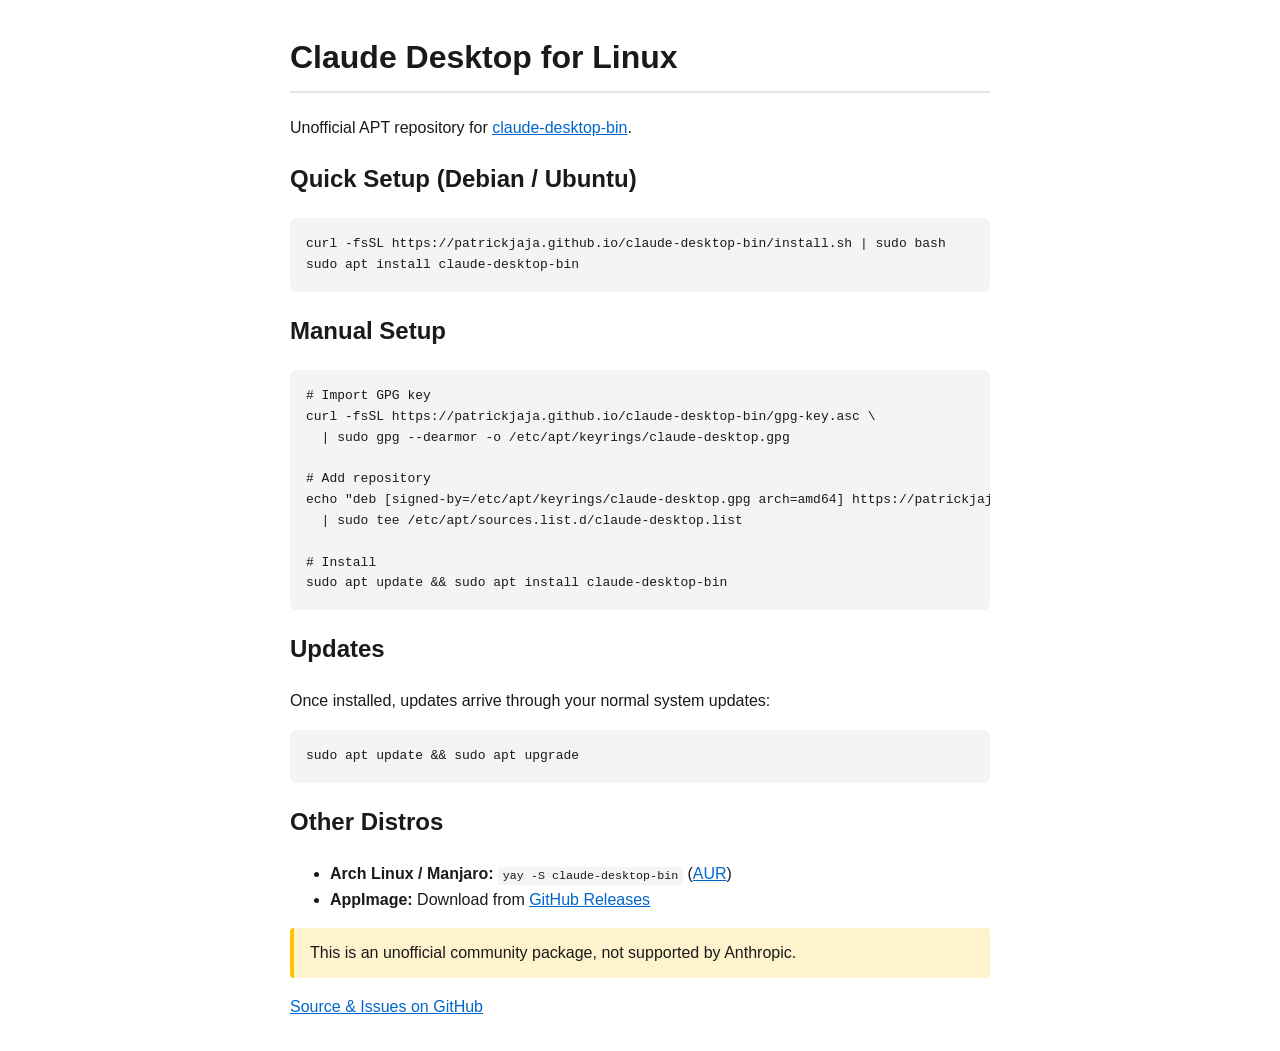
==== index.html @ aa6a5cda "Update APT repo: claude-desktop 1.1.3363" ====
<!DOCTYPE html>
<html lang="en">
<head>
  <meta charset="utf-8">
  <meta name="viewport" content="width=device-width, initial-scale=1">
  <title>Claude Desktop for Linux — APT Repository</title>
  <style>
    body { font-family: -apple-system, BlinkMacSystemFont, "Segoe UI", Roboto, sans-serif; max-width: 700px; margin: 2rem auto; padding: 0 1rem; color: #1a1a1a; line-height: 1.6; }
    h1 { border-bottom: 2px solid #e5e5e5; padding-bottom: 0.5rem; }
    pre { background: #f4f4f4; padding: 1rem; border-radius: 6px; overflow-x: auto; }
    code { background: #f4f4f4; padding: 0.15rem 0.3rem; border-radius: 3px; font-size: 0.9em; }
    a { color: #0066cc; }
    .note { background: #fff3cd; border-left: 4px solid #ffc107; padding: 0.75rem 1rem; border-radius: 4px; margin: 1rem 0; }
  </style>
</head>
<body>
  <h1>Claude Desktop for Linux</h1>
  <p>Unofficial APT repository for <a href="https://github.com/patrickjaja/claude-desktop-bin">claude-desktop-bin</a>.</p>

  <h2>Quick Setup (Debian / Ubuntu)</h2>
  <pre>curl -fsSL https://patrickjaja.github.io/claude-desktop-bin/install.sh | sudo bash
sudo apt install claude-desktop-bin</pre>

  <h2>Manual Setup</h2>
  <pre># Import GPG key
curl -fsSL https://patrickjaja.github.io/claude-desktop-bin/gpg-key.asc \
  | sudo gpg --dearmor -o /etc/apt/keyrings/claude-desktop.gpg

# Add repository
echo "deb [signed-by=/etc/apt/keyrings/claude-desktop.gpg arch=amd64] https://patrickjaja.github.io/claude-desktop-bin/deb/ ./" \
  | sudo tee /etc/apt/sources.list.d/claude-desktop.list

# Install
sudo apt update &amp;&amp; sudo apt install claude-desktop-bin</pre>

  <h2>Updates</h2>
  <p>Once installed, updates arrive through your normal system updates:</p>
  <pre>sudo apt update &amp;&amp; sudo apt upgrade</pre>

  <h2>Other Distros</h2>
  <ul>
    <li><strong>Arch Linux / Manjaro:</strong> <code>yay -S claude-desktop-bin</code> (<a href="https://aur.archlinux.org/packages/claude-desktop-bin">AUR</a>)</li>
    <li><strong>AppImage:</strong> Download from <a href="https://github.com/patrickjaja/claude-desktop-bin/releases/latest">GitHub Releases</a></li>
  </ul>

  <div class="note">
    This is an unofficial community package, not supported by Anthropic.
  </div>

  <p><a href="https://github.com/patrickjaja/claude-desktop-bin">Source &amp; Issues on GitHub</a></p>
</body>
</html>
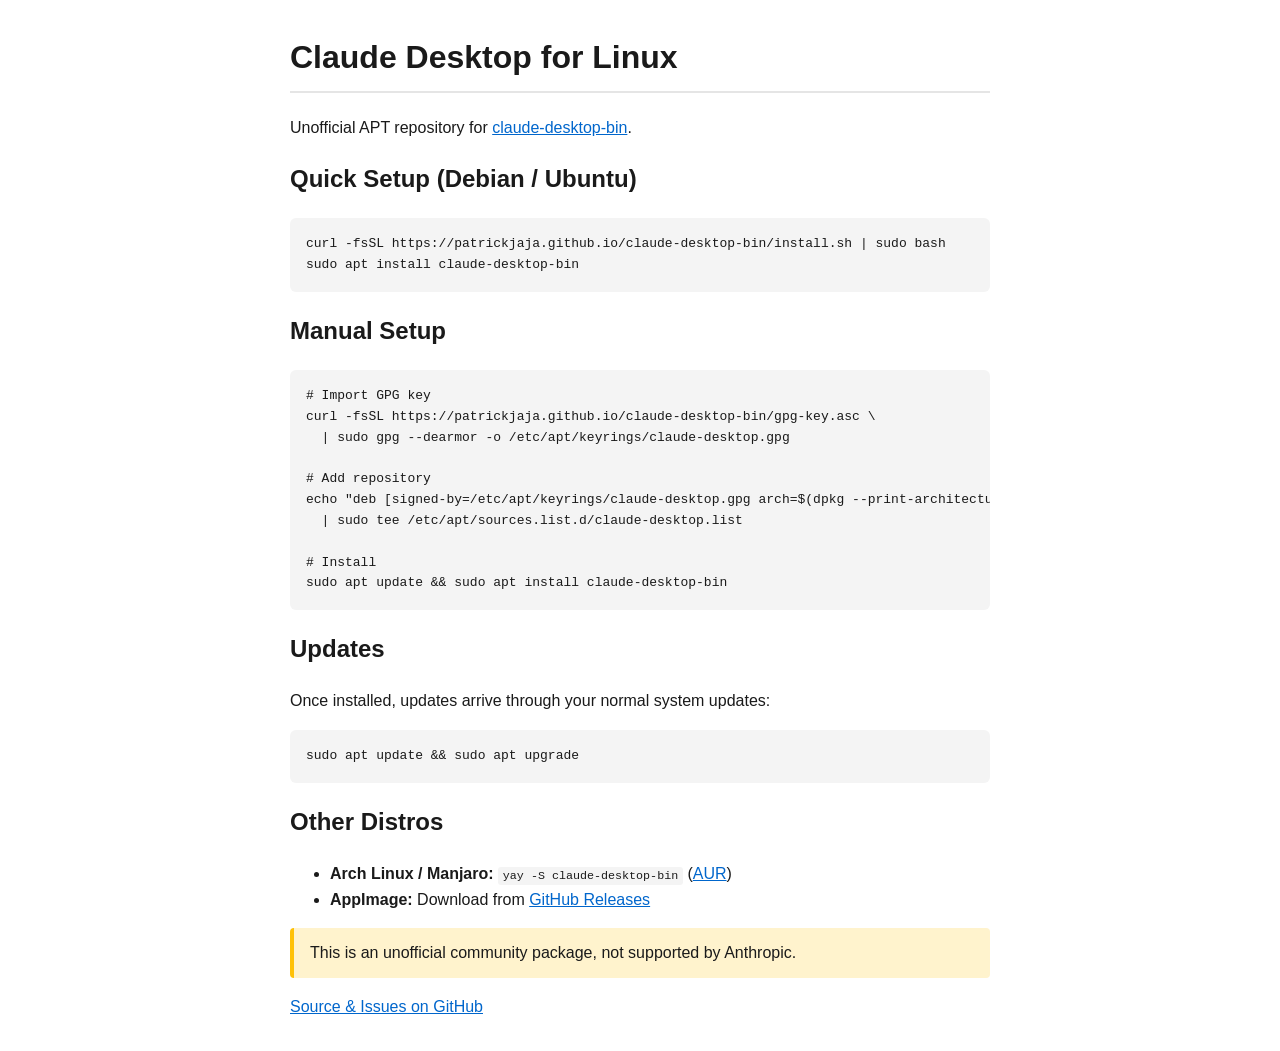
==== commit 4a9c5ec8: "Deploy repos: claude-desktop 1.3883.0 (APT + RPM)" ====
--- a/index.html
+++ b/index.html
@@ -27,7 +27,7 @@
   | sudo gpg --dearmor -o /etc/apt/keyrings/claude-desktop.gpg
 
 # Add repository
-echo "deb [signed-by=/etc/apt/keyrings/claude-desktop.gpg arch=amd64] https://patrickjaja.github.io/claude-desktop-bin/deb/ ./" \
+echo "deb [signed-by=/etc/apt/keyrings/claude-desktop.gpg arch=$(dpkg --print-architecture)] https://patrickjaja.github.io/claude-desktop-bin/deb/ ./" \
   | sudo tee /etc/apt/sources.list.d/claude-desktop.list
 
 # Install
